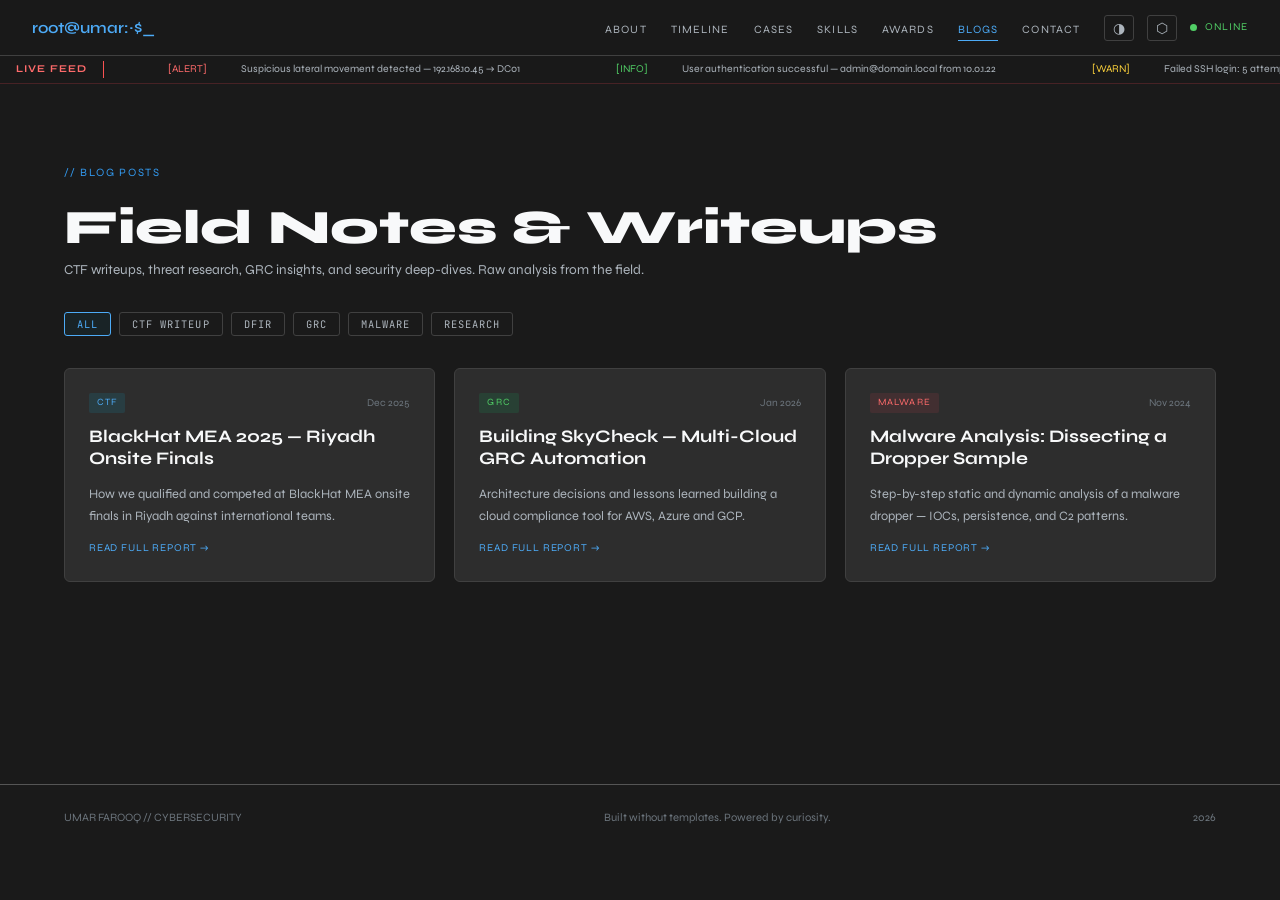
==== blog.html @ 86f28789 "added files" ====
<!DOCTYPE html>
<html lang="en" data-theme="dark">
<head>
  <meta charset="UTF-8"/>
  <meta name="viewport" content="width=device-width, initial-scale=1.0"/>
  <title>Blogs // Umar Farooq</title>
  <link rel="stylesheet" href="style.css"/>
  <link rel="preconnect" href="https://fonts.googleapis.com">
  <link href="https://fonts.googleapis.com/css2?family=JetBrains+Mono:wght@300;400;500;700&family=Syne:wght@400;600;700;800&display=swap" rel="stylesheet">
</head>
<body>

  <!-- LOGIN MODAL (same as index) -->
  <div class="login-overlay" id="loginOverlay" style="display:none">
    <div class="login-modal">
      <div class="login-header"><div class="login-logo">⬡</div><h2>ADMIN ACCESS</h2><p>Authenticated admin shell</p></div>
      <div class="login-form">
        <div class="lf-field"><label>USERNAME</label><input type="text" value="umar" readonly class="lf-input"/></div>
        <div class="lf-field"><label>PASSWORD</label><input type="password" id="loginPass" class="lf-input" placeholder="Enter password" autocomplete="current-password"/></div>
        <div class="lf-error" id="loginError" style="display:none">ACCESS DENIED — Invalid credentials</div>
        <button class="btn-primary lf-submit" onclick="doLogin()">AUTHENTICATE</button>
        <button class="btn-secondary lf-cancel" onclick="closeLoginModal()">CANCEL</button>
      </div>
    </div>
  </div>

  <!-- ADMIN DRAWER (blog management only on this page) -->
  <div class="admin-drawer" id="adminDrawer" style="display:none">
    <div class="ad-header">
      <span class="ad-title">⬡ BLOG REPORTS ADMIN</span>
      <div class="ad-header-actions">
        <button class="btn-logout" onclick="doLogout()">LOGOUT</button>
        <button class="ad-close" onclick="closeAdminDrawer()">✕</button>
      </div>
    </div>
    <div class="ad-tab-content active" id="tab-blog">
      <h3 class="ad-section-title">Manage Blog Reports</h3>
      <div class="np-form">
        <input type="hidden" id="editPostId"/>
        <input type="text" id="npTitle" placeholder="Report Title" class="np-input"/>
        <div class="np-row">
          <select id="npCategory" class="np-input">
            <option value="ctf">CTF WRITEUP</option>
            <option value="dfir">DFIR</option>
            <option value="grc">GRC</option>
            <option value="malware">MALWARE</option>
            <option value="research">RESEARCH</option>
          </select>
          <input type="text" id="npDate" placeholder="Date" class="np-input"/>
        </div>
        <input type="text" id="npExcerpt" placeholder="Short description" class="np-input"/>
        <textarea id="npContent" placeholder="Content: **bold**, `code`, ## heading, - list" class="np-textarea" rows="10"></textarea>
        <div class="np-actions">
          <button class="btn-primary" onclick="publishPost()">PUBLISH</button>
          <button class="btn-secondary" onclick="clearPostForm()">CLEAR</button>
        </div>
      </div>
      <div class="ad-list" id="adminPostList"></div>
    </div>
  </div>

  <!-- NAV -->
  <nav id="navbar">
    <div class="nav-brand"><a href="index.html" style="text-decoration:none"><span class="nav-prompt">root@umar:~$</span><span class="nav-cursor">_</span></a></div>
    <ul class="nav-links" id="navLinks">
      <li><a href="index.html#about">ABOUT</a></li>
      <li><a href="index.html#experience">TIMELINE</a></li>
      <li><a href="index.html#projects">CASES</a></li>
      <li><a href="index.html#skills">SKILLS</a></li>
      <li><a href="index.html#achievements">AWARDS</a></li>
      <li><a href="blog.html" class="nav-active">BLOGS</a></li>
      <li><a href="index.html#contact">CONTACT</a></li>
    </ul>
    <div class="nav-right">
      <button class="theme-toggle" onclick="toggleTheme()" title="Toggle theme">◑</button>
      <button class="admin-btn" id="adminNavBtn" onclick="openLoginModal()" title="Admin Login">⬡</button>
      <div class="nav-status"><span class="status-dot"></span><span class="status-text">ONLINE</span></div>
    </div>
    <button class="hamburger" id="hamburger"><span></span><span></span><span></span></button>
  </nav>

  <!-- THREAT TICKER -->
  <div id="threat-ticker">
    <span class="ticker-label">LIVE FEED</span>
    <div class="ticker-track" id="tickerTrack"></div>
  </div>

  <!-- BLOG PAGE CONTENT -->
  <div class="blog-page-wrapper">

    <!-- Blog list view -->
    <div id="blogListView">
      <div class="blog-page-header">
        <div class="section-label">// BLOG POSTS</div>
        <h1 class="blog-page-title">Field Notes &amp; Writeups</h1>
        <p class="section-desc">CTF writeups, threat research, GRC insights, and security deep-dives. Raw analysis from the field.</p>
      </div>
      <div class="blog-filter-bar">
        <button class="blog-filter active" data-filter="all" onclick="filterBlog('all', this)">ALL</button>
        <button class="blog-filter" data-filter="ctf" onclick="filterBlog('ctf', this)">CTF WRITEUP</button>
        <button class="blog-filter" data-filter="dfir" onclick="filterBlog('dfir', this)">DFIR</button>
        <button class="blog-filter" data-filter="grc" onclick="filterBlog('grc', this)">GRC</button>
        <button class="blog-filter" data-filter="malware" onclick="filterBlog('malware', this)">MALWARE</button>
        <button class="blog-filter" data-filter="research" onclick="filterBlog('research', this)">RESEARCH</button>
      </div>
      <div class="blog-full-grid" id="blogFullGrid"></div>
    </div>

    <!-- Single post view -->
    <div id="blogPostView" style="display:none">
      <div class="post-nav">
        <button class="btn-secondary post-back" onclick="showBlogList()">← BACK TO REPORTS</button>
        <span class="post-nav-label" id="postNavLabel"></span>
      </div>
      <article class="post-article">
        <div class="post-header">
          <span class="blog-card-cat" id="postCat"></span>
          <h1 id="postTitle"></h1>
          <div class="post-meta">
            <span id="postDate"></span>
          </div>
        </div>
        <div class="post-body" id="postBody"></div>
      </article>
      <div class="post-footer">
        <button class="btn-secondary" onclick="showBlogList()">← BACK TO ALL REPORTS</button>
      </div>
    </div>

  </div>

  <footer>
    <div class="footer-inner">
      <span class="footer-brand">UMAR FAROOQ // CYBERSECURITY</span>
      <span class="footer-copy">Built without templates. Powered by curiosity.</span>
      <span class="footer-right">2026</span>
    </div>
  </footer>

  <script src="data.js"></script>
  <script src="auth.js"></script>
  <script src="script.js"></script>
  <script src="blog.js"></script>
</body>
</html>
---- style.css ----
/* ─── UMAR FAROOQ PORTFOLIO — style.css ─── */

/* ── Variables: Light Mode (default) ── */
:root,[data-theme="light"] {
  --bg:#ffffff; --bg-card:#f8f9fa; --bg-card2:#e9ecef;
  --border:#dee2e6; --border-dim:#adb5bd;
  --accent:#007bff; --accent-dim:#0056b3;
  --green:#28a745; --green-dim:#1e7e34;
  --amber:#ffc107; --amber-dim:#e0a800;
  --red:#dc3545; --red-dim:#bd2130;
  --text:#212529; --text-dim:#6c757d; --text-muted:#868e96;
  --nav-bg:rgba(255,255,255,0.95);
  --terminal-bg:#f8f9fa; --terminal-header:#e9ecef;
  --login-bg:rgba(0,0,0,0.1);
  --shadow:0 2px 10px rgba(0,0,0,0.1);
}

/* ── Variables: Dark Mode ── */
[data-theme="dark"] {
  --bg:#1a1a1a; --bg-card:#2d2d2d; --bg-card2:#3a3a3a;
  --border:#404040; --border-dim:#555555;
  --accent:#4dabf7; --accent-dim:#339af0;
  --green:#51cf66; --green-dim:#40c057;
  --amber:#ffd43b; --amber-dim:#fab005;
  --red:#ff6b6b; --red-dim:#fa5252;
  --text:#f8f9fa; --text-dim:#adb5bd; --text-muted:#6c757d;
  --nav-bg:rgba(26,26,26,0.95);
  --terminal-bg:#2d2d2d; --terminal-header:#3a3a3a;
  --login-bg:rgba(0,0,0,0.5);
  --shadow:0 4px 20px rgba(0,0,0,0.3);
}
[data-theme="light"] .terminal-body,
[data-theme="light"] .terminal-window { background: var(--terminal-bg); color: #c8d8e8; }
[data-theme="light"] .t-output { color:#c8d8e8; }
[data-theme="light"] #threat-ticker { background:rgba(240,244,248,0.95); border-bottom-color:rgba(208,32,48,0.2); }

/* ── Reset ── */
*,*::before,*::after{box-sizing:border-box;margin:0;padding:0}
html{scroll-behavior:smooth;font-size:16px}
body{background:var(--bg);color:var(--text);font-family:'Syne',sans-serif;overflow-x:hidden;line-height:1.6;transition:background 0.3s,color 0.3s}
a{color:inherit;text-decoration:none}
ul{list-style:none}
::-webkit-scrollbar{width:4px}
::-webkit-scrollbar-track{background:var(--bg)}
::-webkit-scrollbar-thumb{background:var(--border);border-radius:2px}
::selection{background:var(--accent);color:var(--bg)}
.hidden{display:none!important}
.accent-text{color:var(--accent)}

/* ── NAV ── */
#navbar{position:fixed;top:0;left:0;right:0;z-index:1000;display:flex;align-items:center;gap:1.5rem;padding:0 2rem;height:56px;background:var(--nav-bg);border-bottom:1px solid var(--border);backdrop-filter:blur(12px);transition:background 0.3s}
.nav-brand{font-size:1rem;color:var(--accent);white-space:nowrap;font-weight:600}
.nav-links{display:flex;gap:1.5rem;margin-left:auto}
.nav-links a{font-size:0.7rem;letter-spacing:.1em;color:var(--text-dim);transition:color 0.2s;padding:4px 0;border-bottom:1px solid transparent}
.nav-links a:hover,.nav-links a.nav-active{color:var(--accent);border-bottom-color:var(--accent)}
.nav-right{display:flex;align-items:center;gap:0.8rem}
.theme-toggle{background:none;border:1px solid var(--border);border-radius:3px;color:var(--text-dim);cursor:pointer;padding:4px 8px;font-size:0.85rem;transition:all 0.2s}
.theme-toggle:hover{border-color:var(--accent);color:var(--accent)}
.admin-btn{background:none;border:1px solid var(--border);border-radius:3px;color:var(--text-dim);cursor:pointer;padding:4px 8px;font-size:0.85rem;transition:all 0.2s}
.admin-btn:hover{border-color:var(--accent);color:var(--accent)}
.nav-status{display:flex;align-items:center;gap:.5rem;font-size:.65rem;color:var(--green);letter-spacing:.1em;white-space:nowrap}
.status-dot{width:7px;height:7px;background:var(--green);border-radius:50%;animation:pulse-green 2s infinite}
.status-dot.small{width:5px;height:5px}
.hamburger{display:none;flex-direction:column;gap:4px;background:none;border:none;cursor:pointer;padding:4px}
.hamburger span{display:block;width:20px;height:2px;background:var(--text-dim);border-radius:2px;transition:.3s}

/* ── TICKER ── */
#threat-ticker{position:fixed;top:56px;left:0;right:0;z-index:900;display:flex;align-items:center;height:28px;overflow:hidden;background:var(--nav-bg);border-bottom:1px solid rgba(255,71,87,.2);font-size:.65rem}
.ticker-label{padding:0 1rem;color:var(--red);letter-spacing:.1em;font-weight:700;border-right:1px solid var(--red-dim);white-space:nowrap;flex-shrink:0}
.ticker-track{display:flex;align-items:center;white-space:nowrap;animation:ticker-scroll 45s linear infinite;color:var(--text-dim)}
.ticker-track span{margin:0 2rem}
.evt-red{color:var(--red);margin-right:.3rem}
.evt-green{color:var(--green);margin-right:.3rem}
.evt-amber{color:var(--amber);margin-right:.3rem}

/* ── HERO ── */
#hero{min-height:100vh;display:grid;grid-template-columns:1fr 1fr;grid-template-rows:1fr auto;align-items:center;padding:5rem 4rem 2rem;gap:3rem;position:relative;overflow:hidden;margin-top:56px}

/* Terminal */
.terminal-window{background:var(--terminal-bg);border:1px solid var(--border);border-radius:8px;overflow:hidden;box-shadow:0 0 40px rgba(0,200,255,.05),var(--shadow)}
.terminal-bar{display:flex;align-items:center;gap:.5rem;padding:.6rem 1rem;background:var(--terminal-header);border-bottom:1px solid var(--border)}
.t-dot{width:10px;height:10px;border-radius:50%}
.t-dot.red{background:#ff5f57}.t-dot.yellow{background:#febc2e}.t-dot.green{background:#28c840}
.t-title{font-size:.7rem;color:var(--text-dim);margin:0 auto}
.terminal-body{padding:1.2rem;font-size:.78rem;min-height:200px;background:var(--terminal-bg);color:#c8d8e8}
.t-line{margin:.3rem 0;display:flex;align-items:flex-start;gap:.5rem}
.t-prompt{color:var(--green);flex-shrink:0}
.t-cmd{color:var(--accent)}
.t-output{color:#c8d8e8;margin-left:1.1rem;display:block}
.t-blink{animation:blink .8s step-end infinite;color:#c8d8e8}

/* Hero left */
.hero-left{display:flex;align-items:center;justify-content:center}
.hero-photo-card{width:100%;max-width:380px;border-radius:28px;overflow:hidden;background:linear-gradient(180deg,rgba(255,255,255,.06),rgba(255,255,255,.02));border:1px solid rgba(255,255,255,.1);box-shadow:0 30px 70px rgba(0,0,0,.18)}
.hero-photo-card img{display:block;width:100%;height:auto;object-fit:cover}
@media (max-width:980px){.hero-left{padding-bottom:2rem}.hero-photo-card{max-width:320px}}

/* Hero right */
.hero-right{z-index:1}
.hero-name{font-family:'Syne',sans-serif;font-size:clamp(3rem,5vw,4.5rem);font-weight:800;line-height:1.05;color:var(--text);margin-bottom:1rem}
.hero-name span{color:var(--accent)}

/* Profile card */
.profile-card{background:var(--bg-card);border:1px solid var(--border);border-radius:8px;padding:2rem;text-align:center;box-shadow:var(--shadow)}
.profile-card h2{font-size:2rem;margin-bottom:1rem;color:var(--accent)}
.profile-card p{font-size:1rem;color:var(--text-dim)}
.hero-role{margin-bottom:1rem;color:var(--text-dim);font-size:1.2rem}
.hero-tagline{font-size:1rem;color:var(--text);margin-bottom:1.5rem}
.hero-meta{display:flex;flex-direction:column;gap:0.5rem;font-size:0.9rem;color:var(--text-dim);margin-bottom:2rem}
.hero-cta{display:flex;gap:1rem}
.btn-primary{background:var(--accent);color:white;padding:0.75rem 1.5rem;border-radius:4px;text-decoration:none;font-weight:600;transition:background 0.3s}
.btn-primary:hover{background:var(--accent-dim)}
.btn-secondary{background:transparent;border:1px solid var(--accent);color:var(--accent);padding:0.75rem 1.5rem;border-radius:4px;text-decoration:none;font-weight:600;transition:all 0.3s}
.btn-secondary:hover{background:var(--accent);color:white}

/* Risk panel */
.hero-risk-panel{grid-column:1/-1;background:var(--bg-card);border:1px solid var(--border);border-radius:6px;padding:1.2rem 1.5rem;display:flex;flex-direction:column;gap:.75rem}
.risk-header{font-size:.65rem;letter-spacing:.12em;color:var(--text-dim);margin-bottom:.1rem}
.risk-row{display:grid;grid-template-columns:160px 1fr 32px;align-items:center;gap:.8rem}
.risk-row span:first-child{font-size:.63rem;color:var(--text-dim);letter-spacing:.06em;white-space:nowrap}
.risk-bar{height:4px;background:var(--border);border-radius:2px;overflow:hidden}
.risk-fill{height:100%;background:var(--accent);border-radius:2px;animation:fill-bar 1.5s ease-out}
.risk-fill.green{background:var(--green)}.risk-fill.amber{background:var(--amber)}
.risk-row span:last-child,.risk-score{font-size:.7rem;color:var(--accent);text-align:right}
.risk-score.green{color:var(--green)}.risk-score.amber{color:var(--amber)}
.risk-row-link{display:grid;grid-template-columns:160px 1fr 32px;align-items:center;gap:.8rem;text-decoration:none;border-radius:3px;padding:3px 6px;margin:-3px -6px;transition:background .2s,border-color .2s;border:1px solid transparent;cursor:pointer}
.risk-row-link:hover{background:rgba(0,200,255,.06);border-color:var(--border)}

/* ── BUTTONS ── */
.btn-primary{display:inline-flex;align-items:center;padding:.6rem 1.4rem;background:var(--accent);color:var(--bg);font-family:'JetBrains Mono',monospace;font-size:.75rem;font-weight:700;letter-spacing:.1em;border:1px solid var(--accent);border-radius:3px;cursor:pointer;transition:all .2s}
.btn-primary:hover{background:transparent;color:var(--accent)}
.btn-secondary{display:inline-flex;align-items:center;padding:.6rem 1.4rem;background:transparent;color:var(--text-dim);font-family:'JetBrains Mono',monospace;font-size:.75rem;font-weight:500;letter-spacing:.08em;border:1px solid var(--border);border-radius:3px;cursor:pointer;transition:all .2s}
.btn-secondary:hover{border-color:var(--accent);color:var(--accent)}

/* ── SECTIONS ── */
section{padding:5rem 4rem;border-top:1px solid var(--border-dim)}
.section-label{font-size:.7rem;letter-spacing:.15em;color:var(--accent-dim);text-transform:uppercase;margin-bottom:.5rem}
.section-title{font-family:'Syne',sans-serif;font-size:clamp(1.8rem,3vw,2.5rem);font-weight:700;color:var(--text);margin-bottom:2.5rem}
.section-desc{font-size:.85rem;color:var(--text-dim);margin-top:-1.5rem;margin-bottom:2rem;max-width:600px}

/* ── ABOUT ── */
.about-grid{display:grid;grid-template-columns:280px 1fr;gap:3rem;align-items:start}
.id-card{background:var(--bg-card);border:1px solid var(--border);border-radius:8px;overflow:hidden}
.id-header{display:flex;justify-content:space-between;align-items:center;padding:.6rem 1rem;background:var(--bg-card2);border-bottom:1px solid var(--border);font-size:.6rem;letter-spacing:.1em}
.id-tag{color:var(--accent)}.id-clearance{color:var(--green)}
.id-avatar{padding:1.5rem;display:flex;justify-content:center;position:relative}
.avatar-ring{width:80px;height:80px;border-radius:50%;border:2px solid var(--accent);display:flex;align-items:center;justify-content:center;position:relative}
.avatar-ring::before{content:'';position:absolute;inset:-6px;border-radius:50%;border:1px dashed var(--accent-dim);animation:spin 8s linear infinite}
.avatar-inner{font-family:'Syne',sans-serif;font-size:1.5rem;font-weight:800;color:var(--accent)}
.avatar-pulse{position:absolute;width:100px;height:100px;border-radius:50%;border:1px solid var(--accent);animation:pulse-ring 2s ease-out infinite;opacity:0}
.id-details{padding:0 1rem 1.2rem}
.id-row{display:flex;justify-content:space-between;padding:.4rem 0;border-bottom:1px solid var(--border-dim);font-size:.72rem}
.id-row span:first-child{color:var(--text-muted);letter-spacing:.08em}
.about-text-block h2{font-family:'Syne',sans-serif;font-size:2.2rem;font-weight:700;line-height:1.2;color:var(--text);margin-bottom:1.5rem}
.about-text-block p{font-size:.85rem;color:var(--text-dim);margin-bottom:1rem;line-height:1.8}
.about-stats{display:flex;gap:2rem;margin-top:2rem;flex-wrap:wrap}
.stat{text-align:center}
.stat-num{display:block;font-family:'Syne',sans-serif;font-size:2rem;font-weight:800;color:var(--accent)}
.stat-label{font-size:.65rem;letter-spacing:.08em;color:var(--text-dim)}

/* ── TIMELINE ── */
.timeline{position:relative;max-width:900px}
.timeline-item{display:grid;grid-template-columns:40px 1fr;gap:1rem;margin-bottom:2rem}
.timeline-connector{display:flex;flex-direction:column;align-items:center;padding-top:1rem}
.tl-dot{width:12px;height:12px;border-radius:50%;background:var(--accent);border:2px solid var(--bg);box-shadow:0 0 0 2px var(--accent);flex-shrink:0;z-index:1}
.tl-dot.pulse-dot{background:var(--green);box-shadow:0 0 0 2px var(--green);animation:pulse-green 1.5s infinite}
.tl-line{width:1px;flex-grow:1;margin-top:4px;background:linear-gradient(to bottom,var(--accent-dim),var(--border-dim))}
.timeline-card{background:var(--bg-card);border:1px solid var(--border);border-radius:6px;overflow:hidden;transition:border-color .2s}
.timeline-card:hover{border-color:var(--accent-dim)}
.card-linkable{display:block;text-decoration:none;color:inherit;cursor:pointer}
.card-linkable.timeline-card:hover,.card-linkable.ach-card:hover{border-color:var(--accent);box-shadow:0 0 0 1px var(--accent)20}
.card-link-icon{font-size:.7rem;color:var(--accent);opacity:.7;margin-left:.3rem;vertical-align:middle;transition:opacity .2s}
.card-linkable:hover .card-link-icon{opacity:1}
.ongoing-card{border-color:var(--green-dim)}
.tl-card-header{display:flex;justify-content:space-between;align-items:flex-start;padding:1rem 1.2rem;border-bottom:1px solid var(--border);gap:1rem}
.tl-incident-id{font-size:.65rem;letter-spacing:.1em;color:var(--accent-dim);display:block;margin-bottom:.2rem}
.tl-card-header h3{font-family:'Syne',sans-serif;font-size:1.1rem;font-weight:700;color:var(--text)}
.tl-org{font-size:.75rem;color:var(--text-dim)}
.tl-meta{text-align:right;flex-shrink:0}
.tl-date{font-size:.7rem;color:var(--text-dim);display:block;margin-bottom:.4rem}
.tl-badge{font-size:.6rem;letter-spacing:.1em;padding:2px 8px;border-radius:2px;font-weight:700}
.tl-badge.resolved{background:rgba(0,200,255,.1);color:var(--accent)}
.tl-badge.ongoing{background:rgba(0,230,118,.1);color:var(--green)}
.tl-card-body{padding:1rem 1.2rem;font-size:.8rem}
.tl-card-body p{color:var(--text-dim);margin-bottom:.8rem;line-height:1.7}
.tl-findings{margin:.8rem 0;display:flex;flex-direction:column;gap:.4rem}
.tl-findings li{color:var(--text-dim);font-size:.78rem;padding-left:1rem;position:relative}
.tl-findings li::before{content:'►';position:absolute;left:0;color:var(--accent);font-size:.55rem;top:3px}
.tl-tools{display:flex;flex-wrap:wrap;gap:.4rem;margin-top:.8rem}

/* ── CASES ── */
.alert-panel-header{display:grid;grid-template-columns:160px 1fr 140px 100px 110px 30px;gap:.5rem;padding:.5rem 1.2rem;background:var(--bg-card2);border:1px solid var(--border);border-radius:4px 4px 0 0;font-size:.6rem;letter-spacing:.12em;color:var(--text-muted);text-transform:uppercase}
.case-item{border:1px solid var(--border);border-top:none;background:var(--bg-card);overflow:hidden;transition:border-color .2s}
.case-item:hover{border-color:var(--accent-dim)}
.case-item:last-child{border-radius:0 0 4px 4px}
.case-row{display:grid;grid-template-columns:160px 1fr 140px 100px 110px 30px;gap:.5rem;padding:1rem 1.2rem;align-items:center;cursor:pointer;transition:background .2s;font-size:.8rem}
.case-row:hover{background:rgba(0,200,255,.03)}
.ap-col{display:flex;align-items:center}
.case-id{font-size:.7rem;color:var(--text-muted)}
.case-name{font-weight:500;color:var(--text);gap:.5rem}
.case-indicator{width:6px;height:6px;border-radius:50%}
.active-indicator{background:var(--green);animation:pulse-green 1.5s infinite}
.cat-tag{font-size:.6rem;letter-spacing:.08em;padding:2px 8px;border-radius:2px}
.cat-tag.cloud{background:rgba(0,200,255,.1);color:var(--accent);border:1px solid var(--accent-dim)}
.cat-tag.offense{background:rgba(255,71,87,.1);color:var(--red);border:1px solid var(--red-dim)}
.sev{font-size:.65rem;letter-spacing:.08em;padding:2px 8px;border-radius:2px;font-weight:700}
.sev.critical{background:rgba(255,71,87,.15);color:var(--red)}
.sev.high{background:rgba(255,171,64,.15);color:var(--amber)}
.status-badge{font-size:.6rem;letter-spacing:.1em;padding:2px 8px;border-radius:2px;font-weight:700}
.status-badge.active{background:rgba(0,230,118,.1);color:var(--green);border:1px solid var(--green-dim)}
.expand-arrow{font-size:.65rem;color:var(--text-muted);transition:transform .2s;justify-self:center}
.case-item.open .expand-arrow{transform:rotate(180deg)}
.case-details{max-height:0;overflow:hidden;transition:max-height .4s ease}
.case-item.open .case-details{max-height:800px}
.case-report{padding:1.5rem;border-top:1px solid var(--border-dim);background:var(--bg-card2)}
.report-section{margin-bottom:1.2rem}
.report-label{display:block;font-size:.62rem;letter-spacing:.15em;color:var(--accent-dim);text-transform:uppercase;margin-bottom:.5rem}
.report-section p{font-size:.82rem;color:var(--text-dim);line-height:1.7}
.report-grid{display:grid;grid-template-columns:1fr 1fr;gap:1.5rem;margin-bottom:1.2rem}
.report-tags{display:flex;flex-wrap:wrap;gap:.4rem}
.report-list{font-size:.78rem;color:var(--text-dim);display:flex;flex-direction:column;gap:.3rem}
.report-list li{padding-left:1rem;position:relative}
.report-list li::before{content:'→';position:absolute;left:0;color:var(--accent)}
.tool-tag{font-size:.65rem;padding:3px 8px;background:rgba(255,255,255,.04);border:1px solid var(--border);border-radius:3px;color:var(--text-dim);white-space:nowrap}
[data-theme="light"] .tool-tag{background:rgba(0,0,0,.04)}

/* ── SKILLS ── */
.skills-dashboard{display:grid;grid-template-columns:1fr 1fr;gap:1.5rem}
.skill-group{background:var(--bg-card);border:1px solid var(--border);border-radius:6px;overflow:hidden}
.grc-matrix-group{grid-column:1/-1}
.sg-header{display:flex;align-items:center;gap:.6rem;padding:.8rem 1.2rem;background:var(--bg-card2);border-bottom:1px solid var(--border);font-size:.68rem;letter-spacing:.1em;color:var(--text-dim)}
.sg-icon{color:var(--accent)}
.skill-list{padding:1rem 1.2rem;display:flex;flex-direction:column;gap:.7rem}
.skill-item{display:grid;grid-template-columns:150px 1fr;gap:.8rem;align-items:center}
.skill-item span{font-size:.75rem;color:var(--text-dim)}
.sk-bar{height:3px;background:var(--border);border-radius:2px;overflow:hidden}
.sk-fill{height:100%;border-radius:2px;background:var(--accent);width:0;transition:width 1s ease}
.sk-fill.amber{background:var(--amber)}.sk-fill.red{background:var(--red)}.sk-fill.green{background:var(--green)}
.compliance-matrix{padding:1.2rem;display:flex;flex-direction:column;gap:1rem}
.cm-item{display:grid;grid-template-columns:140px 1fr 100px;gap:1rem;align-items:center}
.cm-framework{font-size:.78rem;font-weight:600;color:var(--text)}
.cm-controls{display:flex;gap:.4rem;flex-wrap:wrap}
.cm-ctrl{width:32px;height:24px;display:flex;align-items:center;justify-content:center;font-size:.6rem;font-weight:700;letter-spacing:.05em;border-radius:3px;cursor:default;transition:all .2s}
.cm-ctrl.active{background:rgba(0,230,118,.15);color:var(--green);border:1px solid var(--green-dim)}
.cm-ctrl.partial{background:rgba(255,171,64,.1);color:var(--amber);border:1px solid var(--amber-dim)}
.cm-ctrl:hover{transform:translateY(-2px)}
.cm-status{font-size:.65rem;letter-spacing:.08em;color:var(--text-muted);text-align:right}

/* ── ACHIEVEMENTS ── */
.achievements-grid{display:grid;grid-template-columns:repeat(3,1fr);gap:1rem}
.ach-card{background:var(--bg-card);border:1px solid var(--border);border-radius:6px;padding:1.4rem;position:relative;overflow:hidden;transition:transform .2s,border-color .2s}
.ach-card:hover{transform:translateY(-3px);border-color:var(--accent-dim)}
.ach-card.featured{grid-column:1/-1;display:grid;grid-template-columns:80px auto 1fr;gap:1.5rem;align-items:start;border-color:var(--accent-dim)}
.ach-rank-badge{position:absolute;top:1rem;right:1rem;font-family:'Syne',sans-serif;font-size:1.5rem;font-weight:800;color:rgba(128,128,128,.15)}
.ach-card.featured .ach-rank-badge{position:static;font-size:2.5rem;color:var(--accent)}
.ach-icon{font-size:1.5rem;color:var(--accent);opacity:.4;margin-bottom:.5rem}
.ach-card.featured .ach-icon{font-size:2rem;opacity:1}
.ach-event{font-size:.65rem;letter-spacing:.1em;color:var(--accent-dim);text-transform:uppercase}
.ach-content h3{font-family:'Syne',sans-serif;font-size:1rem;font-weight:700;color:var(--text);margin:.3rem 0}
.ach-card.featured .ach-content h3{font-size:1.3rem}
.ach-content p{font-size:.78rem;color:var(--text-dim);line-height:1.6;margin-top:.3rem}
.ach-date{font-size:.65rem;color:var(--text-muted);display:block;margin-top:.5rem}
.ach-glow{position:absolute;top:0;right:0;width:200px;height:200px;background:radial-gradient(circle,rgba(0,200,255,.06) 0%,transparent 70%);pointer-events:none}

/* ── BLOG (Index preview) ── */
.blog-grid{display:grid;grid-template-columns:repeat(auto-fill,minmax(280px,1fr));gap:1rem}
.blog-card{background:var(--bg-card);border:1px solid var(--border);border-radius:6px;padding:1.3rem;cursor:pointer;transition:border-color .2s,transform .2s;display:flex;flex-direction:column;gap:.6rem}
.blog-card:hover{border-color:var(--accent-dim);transform:translateY(-2px)}
.blog-card-cat{font-size:.6rem;letter-spacing:.12em;padding:2px 8px;border-radius:2px;display:inline-block}
.blog-card-cat.ctf{background:rgba(0,200,255,.1);color:var(--accent)}
.blog-card-cat.dfir{background:rgba(255,171,64,.1);color:var(--amber)}
.blog-card-cat.grc{background:rgba(0,230,118,.1);color:var(--green)}
.blog-card-cat.malware{background:rgba(255,71,87,.1);color:var(--red)}
.blog-card-cat.research{background:rgba(128,128,128,.1);color:var(--text-dim)}
.blog-card h3{font-family:'Syne',sans-serif;font-size:1rem;font-weight:700;color:var(--text);line-height:1.3}
.blog-card p{font-size:.78rem;color:var(--text-dim);line-height:1.6}
.blog-card-meta{font-size:.65rem;color:var(--text-muted);display:flex;gap:1rem;margin-top:auto}
.blog-card-read{color:var(--accent);margin-left:auto}
.blog-footer{display:flex;justify-content:center;margin-top:2rem}

/* ── BLOG PAGE ── */
.blog-page-wrapper{padding:5rem 4rem 3rem;margin-top:84px;min-height:calc(100vh - 200px)}
.blog-page-header{margin-bottom:2rem}
.blog-page-title{font-family:'Syne',sans-serif;font-size:clamp(2rem,4vw,3rem);font-weight:800;color:var(--text);margin:.5rem 0 1rem}
.blog-filter-bar{display:flex;gap:.5rem;flex-wrap:wrap;margin-bottom:2rem}
.blog-filter{font-family:'JetBrains Mono',monospace;font-size:.65rem;letter-spacing:.1em;padding:4px 12px;border-radius:3px;border:1px solid var(--border);background:transparent;color:var(--text-dim);cursor:pointer;transition:all .2s}
.blog-filter:hover,.blog-filter.active{border-color:var(--accent);color:var(--accent);background:rgba(0,200,255,.05)}
.blog-full-grid{display:grid;grid-template-columns:repeat(auto-fill,minmax(320px,1fr));gap:1.2rem}
.blog-card-full{background:var(--bg-card);border:1px solid var(--border);border-radius:6px;padding:1.5rem;cursor:pointer;transition:border-color .2s,transform .2s;display:flex;flex-direction:column;gap:.8rem}
.blog-card-full:hover{border-color:var(--accent-dim);transform:translateY(-2px)}
.bcf-top{display:flex;justify-content:space-between;align-items:center}
.blog-card-meta-date{font-size:.65rem;color:var(--text-muted)}
.bcf-title{font-family:'Syne',sans-serif;font-size:1.1rem;font-weight:700;color:var(--text);line-height:1.3}
.bcf-excerpt{font-size:.8rem;color:var(--text-dim);line-height:1.7}
.bcf-read{font-size:.65rem;color:var(--accent);letter-spacing:.08em;margin-top:auto}
.blog-empty{grid-column:1/-1;text-align:center;padding:3rem;color:var(--text-muted);font-size:.8rem;border:1px dashed var(--border);border-radius:6px}

/* Single Post View */
/* ── Card & Post Images ── */
.blog-card-img{width:100%;aspect-ratio:16/7;overflow:hidden;border-radius:4px;margin-bottom:.2rem}
.blog-card-img img{width:100%;height:100%;object-fit:cover;display:block;transition:transform .3s}
.blog-card:hover .blog-card-img img{transform:scale(1.03)}
.bcf-img{width:100%;aspect-ratio:16/6;overflow:hidden;border-radius:4px;margin-bottom:.4rem}
.bcf-img img{width:100%;height:100%;object-fit:cover;display:block;transition:transform .3s}
.blog-card-full:hover .bcf-img img{transform:scale(1.02)}
.post-hero{max-width:720px;margin:0 auto 2rem;border-radius:6px;overflow:hidden;border:1px solid var(--border)}
.post-hero img{width:100%;max-height:420px;object-fit:cover;display:block}
.ach-img-wrap{margin-top:.9rem;border-radius:4px;overflow:hidden;border:1px solid var(--border);aspect-ratio:16/9}
.ach-img-wrap img{width:100%;height:100%;object-fit:cover;display:block;transition:transform .3s}
.ach-card:hover .ach-img-wrap img{transform:scale(1.02)}

.post-back{cursor:pointer}
.post-nav-label{font-size:.65rem;letter-spacing:.1em;color:var(--text-muted)}
.post-article{max-width:720px;margin:0 auto}
.post-header{margin-bottom:2rem}
.post-header h1{font-family:'Syne',sans-serif;font-size:clamp(1.8rem,3vw,2.5rem);font-weight:800;color:var(--text);margin:.5rem 0 1rem}
.post-meta{font-size:.75rem;color:var(--text-muted)}
.post-body{font-size:.9rem;color:var(--text-dim);line-height:1.9}
.post-body .md-h1{font-family:'Syne',sans-serif;font-size:1.8rem;font-weight:800;color:var(--text);margin:2.5rem 0 .8rem;padding-bottom:.4rem;border-bottom:1px solid var(--border)}
.post-body .md-h2{font-family:'Syne',sans-serif;font-size:1.3rem;font-weight:700;color:var(--text);margin:2rem 0 .7rem;padding-bottom:.3rem;border-bottom:1px solid var(--border-dim)}
.post-body .md-h3{font-family:'Syne',sans-serif;font-size:1.05rem;font-weight:700;color:var(--accent);margin:1.5rem 0 .5rem}
.post-body .md-p{margin-bottom:.9rem}
.post-body .md-spacer{height:.5rem}
.post-body .md-hr{border:none;border-top:1px solid var(--border);margin:2rem 0}
.post-body strong{color:var(--text);font-weight:700}
.post-body em{color:var(--text-dim);font-style:italic}
.post-body del{opacity:.5;text-decoration:line-through}
.post-body .md-code{background:var(--bg-card2);border:1px solid var(--border);border-radius:3px;padding:.15rem .45rem;font-size:.78rem;color:var(--green);font-family:'JetBrains Mono',monospace}
.post-body .md-pre{background:var(--bg-card2);border:1px solid var(--border);border-radius:6px;padding:1.2rem 1.5rem;margin:1.2rem 0;overflow-x:auto}
.post-body .md-code-block{display:block;font-family:'JetBrains Mono',monospace;font-size:.78rem;color:var(--green);line-height:1.7;white-space:pre}
.post-body .md-blockquote{border-left:3px solid var(--accent);margin:1.2rem 0;padding:.8rem 1.2rem;background:rgba(0,200,255,.04);border-radius:0 4px 4px 0}
.post-body .md-blockquote p{margin:0;color:var(--text-dim);font-style:italic}
.post-body .md-ul,.post-body .md-ol{margin:.8rem 0 1rem 1.5rem;display:flex;flex-direction:column;gap:.3rem}
.post-body .md-ul li{list-style:none;position:relative;padding-left:.8rem;color:var(--text-dim)}
.post-body .md-ul li::before{content:'▸';position:absolute;left:0;color:var(--accent);font-size:.7rem;top:.2rem}
.post-body .md-ol li{list-style:decimal;color:var(--text-dim)}
.post-body .md-link{color:var(--accent);text-decoration:underline;text-underline-offset:3px;transition:opacity .2s}
.post-body .md-link:hover{opacity:.75}
.post-body .md-img{max-width:100%;border-radius:6px;border:1px solid var(--border);margin:1rem 0;display:block}
.post-body .md-table-wrap{overflow-x:auto;margin:1.2rem 0}
.post-body .md-table{width:100%;border-collapse:collapse;font-size:.8rem}
.post-body .md-table th{background:var(--bg-card2);color:var(--accent);font-weight:700;font-size:.65rem;letter-spacing:.08em;text-transform:uppercase;padding:.6rem 1rem;border:1px solid var(--border);text-align:left}
.post-body .md-table td{padding:.55rem 1rem;border:1px solid var(--border-dim);color:var(--text-dim);vertical-align:top}
.post-body .md-table tr:nth-child(even) td{background:rgba(0,0,0,.15)}
[data-theme="light"] .post-body .md-table tr:nth-child(even) td{background:rgba(0,0,0,.04)}
.post-footer{margin-top:3rem;padding-top:2rem;border-top:1px solid var(--border-dim)}

/* ── CONTACT ── */
.contact-grid{display:grid;grid-template-columns:1fr;gap:2rem;max-width:600px;margin:0 auto}
.contact-info{background:var(--bg-card);border:1px solid var(--border);border-radius:8px;padding:2rem;text-align:center}
.contact-info p{margin-bottom:1rem;font-size:1rem}
.contact-info strong{color:var(--accent)}
.contact-info a{color:var(--accent);text-decoration:none}
.contact-info a:hover{text-decoration:underline}
.contact-links{display:flex;gap:2rem;justify-content:center;margin-top:1.5rem}
.contact-links a{background:var(--accent);color:white;padding:0.5rem 1rem;border-radius:4px;text-decoration:none;transition:background 0.3s}
.contact-links a:hover{background:var(--accent-dim)}
.contact-message{padding:1rem 0}
.contact-message p{font-size:.85rem;color:var(--text-dim);line-height:1.8;margin-bottom:1rem}
.contact-note{font-size:.75rem;color:var(--text-muted);font-style:italic}

/* ── FOOTER ── */
footer{border-top:1px solid var(--border-dim);padding:1.5rem 4rem}
.footer-inner{display:flex;justify-content:space-between;align-items:center;font-size:.7rem;color:var(--text-muted)}

/* ── LOGIN MODAL ── */
.login-overlay{position:fixed;inset:0;z-index:3000;display:flex;align-items:center;justify-content:center;background:var(--login-bg);backdrop-filter:blur(8px)}
.login-modal{background:var(--bg-card);border:1px solid var(--border);border-radius:8px;width:min(420px,95vw);overflow:hidden;box-shadow:var(--shadow)}
.login-header{padding:2rem;text-align:center;background:var(--bg-card2);border-bottom:1px solid var(--border)}
.login-logo{font-size:2rem;color:var(--accent);margin-bottom:.5rem}
.login-header h2{font-family:'Syne',sans-serif;font-size:1.3rem;font-weight:700;color:var(--text);letter-spacing:.1em}
.login-header p{font-size:.72rem;color:var(--text-dim);margin-top:.3rem}
.login-form{padding:1.5rem;display:flex;flex-direction:column;gap:1rem}
.lf-field{display:flex;flex-direction:column;gap:.4rem}
.lf-field label{font-size:.62rem;letter-spacing:.12em;color:var(--text-muted);text-transform:uppercase}
.lf-input{background:var(--bg-card2);border:1px solid var(--border);border-radius:4px;color:var(--text);font-family:'JetBrains Mono',monospace;font-size:.85rem;padding:.7rem 1rem;outline:none;transition:border-color .2s;width:100%}
.lf-input:focus{border-color:var(--accent)}
.lf-input[readonly]{opacity:.6;cursor:default}
.lf-error{background:rgba(255,71,87,.1);border:1px solid var(--red-dim);border-radius:4px;color:var(--red);font-size:.72rem;padding:.6rem 1rem;letter-spacing:.05em}
.lf-submit{width:100%;justify-content:center}
.lf-cancel{width:100%;justify-content:center}

/* ── ADMIN DRAWER ── */
.admin-drawer{position:fixed;top:0;right:0;bottom:0;z-index:2000;width:min(600px,95vw);background:var(--bg-card);border-left:1px solid var(--border);display:flex;flex-direction:column;box-shadow:-10px 0 40px rgba(0,0,0,.3);overflow:hidden}
.ad-header{display:flex;align-items:center;justify-content:space-between;padding:1rem 1.5rem;background:var(--bg-card2);border-bottom:1px solid var(--border);flex-shrink:0;flex-wrap:wrap;gap:.5rem}
.ad-title{font-size:.75rem;letter-spacing:.1em;color:var(--accent);font-weight:700}
.ad-user{color:var(--text-dim);font-weight:400}
.ad-header-actions{display:flex;align-items:center;gap:.5rem;flex-wrap:wrap}
.ad-tab-btn{font-family:'JetBrains Mono',monospace;font-size:.65rem;letter-spacing:.08em;padding:4px 10px;border:1px solid var(--border);border-radius:3px;background:transparent;color:var(--text-dim);cursor:pointer;transition:all .2s}
.ad-tab-btn.active,.ad-tab-btn:hover{border-color:var(--accent);color:var(--accent)}
.btn-logout{font-family:'JetBrains Mono',monospace;font-size:.65rem;padding:4px 10px;border:1px solid var(--red-dim);border-radius:3px;background:transparent;color:var(--red);cursor:pointer;transition:all .2s}
.btn-logout:hover{background:rgba(255,71,87,.1)}
.ad-close{background:none;border:none;color:var(--text-dim);cursor:pointer;font-size:1rem;padding:4px 8px;transition:color .2s}
.ad-close:hover{color:var(--red)}
.ad-tab-content{display:none;flex:1;overflow-y:auto;padding:1.5rem}
.ad-tab-content.active{display:block}
.ad-section-title{font-family:'Syne',sans-serif;font-size:1rem;font-weight:700;color:var(--text);margin-bottom:1.2rem}
.np-form{display:flex;flex-direction:column;gap:.8rem;margin-bottom:1.5rem}
.np-input,.np-textarea,.np-form select{background:var(--bg-card2);border:1px solid var(--border);border-radius:4px;color:var(--text);font-family:'JetBrains Mono',monospace;font-size:.78rem;padding:.6rem .9rem;outline:none;transition:border-color .2s;width:100%}
.np-input:focus,.np-textarea:focus{border-color:var(--accent)}
.np-textarea{resize:vertical}
.np-row{display:grid;grid-template-columns:1fr 1fr;gap:.8rem}
.np-actions{display:flex;gap:.8rem}
.np-check{display:flex;align-items:center;gap:.5rem;font-size:.75rem;color:var(--text-dim);cursor:pointer}
.np-check input{accent-color:var(--accent)}
.ad-list{display:flex;flex-direction:column;gap:.5rem}
.ad-list-title{font-size:.62rem;letter-spacing:.12em;color:var(--text-muted);text-transform:uppercase;margin-bottom:.5rem;padding-bottom:.5rem;border-bottom:1px solid var(--border-dim)}
.ad-list-item{display:flex;align-items:center;gap:.8rem;padding:.7rem 1rem;background:var(--bg-card2);border:1px solid var(--border);border-radius:4px;flex-wrap:wrap}
.ad-item-title{flex:1;font-size:.75rem;color:var(--text);min-width:0;overflow:hidden;text-overflow:ellipsis;white-space:nowrap}
.ad-item-date{font-size:.65rem;color:var(--text-muted);white-space:nowrap}
.ad-item-actions{display:flex;gap:.4rem;flex-shrink:0}
.ad-item-actions button{font-family:'JetBrains Mono',monospace;font-size:.6rem;padding:3px 8px;border-radius:3px;cursor:pointer;transition:all .2s;border:1px solid var(--border);background:transparent;color:var(--text-dim)}
.ad-item-actions button:hover{border-color:var(--accent);color:var(--accent)}
.ad-item-actions button.del:hover{border-color:var(--red);color:var(--red)}

/* ── ANIMATIONS ── */
@keyframes blink{0%,100%{opacity:1}50%{opacity:0}}
@keyframes scan-down{0%{top:-2px;opacity:0}5%{opacity:1}95%{opacity:1}100%{top:100%;opacity:0}}
@keyframes ticker-scroll{0%{transform:translateX(0)}100%{transform:translateX(-50%)}}
@keyframes pulse-green{0%,100%{box-shadow:0 0 0 0 rgba(0,230,118,.4)}50%{box-shadow:0 0 0 6px rgba(0,230,118,0)}}
@keyframes pulse-ring{0%{transform:scale(1);opacity:.3}100%{transform:scale(1.6);opacity:0}}
@keyframes spin{from{transform:rotate(0deg)}to{transform:rotate(360deg)}}
@keyframes fill-bar{from{width:0}}
.reveal{opacity:0;transform:translateY(20px);transition:opacity .6s ease,transform .6s ease}
.reveal.visible{opacity:1;transform:translateY(0)}

/* ── RESPONSIVE ── */
@media(max-width:900px){
  #hero{grid-template-columns:1fr;padding:2rem 1.5rem;gap:2rem}
  .hero-risk-panel{gap:.6rem}
  .hero-risk-panel .risk-header{display:none}
  .risk-row{grid-template-columns:110px 1fr 28px}
  .risk-row span:first-child{font-size:.58rem}
  section{padding:3rem 1.5rem}
  .blog-page-wrapper{padding:3rem 1.5rem 2rem}
  .about-grid{grid-template-columns:1fr}
  .skills-dashboard{grid-template-columns:1fr}
  .grc-matrix-group{grid-column:1}
  .achievements-grid{grid-template-columns:1fr}
  .ach-card.featured{grid-template-columns:1fr;grid-column:1}
  .contact-grid{grid-template-columns:1fr}
  .alert-panel-header{display:none}
  .case-row{display:flex;flex-wrap:wrap;gap:.4rem}
  .report-grid{grid-template-columns:1fr}
  .cm-item{grid-template-columns:1fr}
  .skill-item{grid-template-columns:1fr}
  .nav-links{display:none;position:absolute;top:56px;left:0;right:0;background:var(--nav-bg);border-bottom:1px solid var(--border);padding:1rem 2rem;flex-direction:column;gap:1rem;z-index:999}
  .nav-links.open{display:flex}
  .hamburger{display:flex}
  footer{padding:1.5rem}
  .footer-inner{flex-direction:column;gap:.5rem;text-align:center}
  .np-row{grid-template-columns:1fr}
  .admin-drawer{width:100vw}
  .ad-header{padding:.8rem 1rem}
}
@media(max-width:600px){
  .hero-name{font-size:2.5rem}
  .hero-cta{flex-direction:column}
  .about-stats{gap:1rem}
  .blog-full-grid{grid-template-columns:1fr}
}
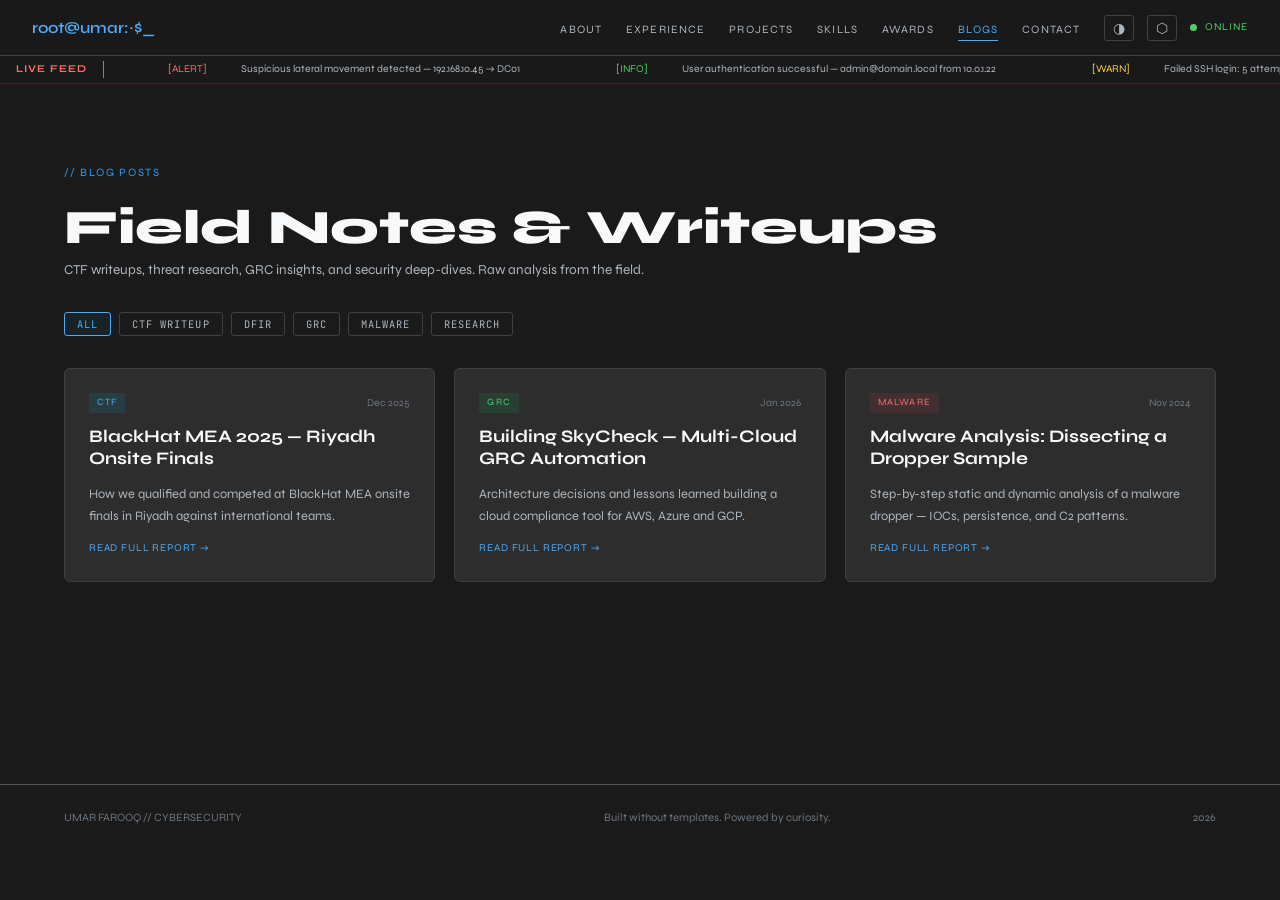
==== commit 801b0bc8: "modified" ====
--- a/blog.html
+++ b/blog.html
@@ -1,22 +1,31 @@
 <!DOCTYPE html>
 <html lang="en" data-theme="dark">
+
 <head>
-  <meta charset="UTF-8"/>
-  <meta name="viewport" content="width=device-width, initial-scale=1.0"/>
+  <meta charset="UTF-8" />
+  <meta name="viewport" content="width=device-width, initial-scale=1.0" />
   <title>Blogs // Umar Farooq</title>
-  <link rel="stylesheet" href="style.css"/>
+  <link rel="stylesheet" href="style.css" />
   <link rel="preconnect" href="https://fonts.googleapis.com">
-  <link href="https://fonts.googleapis.com/css2?family=JetBrains+Mono:wght@300;400;500;700&family=Syne:wght@400;600;700;800&display=swap" rel="stylesheet">
+  <link
+    href="https://fonts.googleapis.com/css2?family=JetBrains+Mono:wght@300;400;500;700&family=Syne:wght@400;600;700;800&display=swap"
+    rel="stylesheet">
 </head>
+
 <body>
 
   <!-- LOGIN MODAL (same as index) -->
   <div class="login-overlay" id="loginOverlay" style="display:none">
     <div class="login-modal">
-      <div class="login-header"><div class="login-logo">⬡</div><h2>ADMIN ACCESS</h2><p>Authenticated admin shell</p></div>
+      <div class="login-header">
+        <div class="login-logo">⬡</div>
+        <h2>ADMIN ACCESS</h2>
+        <p>Authenticated admin shell</p>
+      </div>
       <div class="login-form">
-        <div class="lf-field"><label>USERNAME</label><input type="text" value="umar" readonly class="lf-input"/></div>
-        <div class="lf-field"><label>PASSWORD</label><input type="password" id="loginPass" class="lf-input" placeholder="Enter password" autocomplete="current-password"/></div>
+        <div class="lf-field"><label>USERNAME</label><input type="text" value="umar" readonly class="lf-input" /></div>
+        <div class="lf-field"><label>PASSWORD</label><input type="password" id="loginPass" class="lf-input"
+            placeholder="Enter password" autocomplete="current-password" /></div>
         <div class="lf-error" id="loginError" style="display:none">ACCESS DENIED — Invalid credentials</div>
         <button class="btn-primary lf-submit" onclick="doLogin()">AUTHENTICATE</button>
         <button class="btn-secondary lf-cancel" onclick="closeLoginModal()">CANCEL</button>
@@ -36,8 +45,8 @@
     <div class="ad-tab-content active" id="tab-blog">
       <h3 class="ad-section-title">Manage Blog Reports</h3>
       <div class="np-form">
-        <input type="hidden" id="editPostId"/>
-        <input type="text" id="npTitle" placeholder="Report Title" class="np-input"/>
+        <input type="hidden" id="editPostId" />
+        <input type="text" id="npTitle" placeholder="Report Title" class="np-input" />
         <div class="np-row">
           <select id="npCategory" class="np-input">
             <option value="ctf">CTF WRITEUP</option>
@@ -46,10 +55,11 @@
             <option value="malware">MALWARE</option>
             <option value="research">RESEARCH</option>
           </select>
-          <input type="text" id="npDate" placeholder="Date" class="np-input"/>
+          <input type="text" id="npDate" placeholder="Date" class="np-input" />
         </div>
-        <input type="text" id="npExcerpt" placeholder="Short description" class="np-input"/>
-        <textarea id="npContent" placeholder="Content: **bold**, `code`, ## heading, - list" class="np-textarea" rows="10"></textarea>
+        <input type="text" id="npExcerpt" placeholder="Short description" class="np-input" />
+        <textarea id="npContent" placeholder="Content: **bold**, `code`, ## heading, - list" class="np-textarea"
+          rows="10"></textarea>
         <div class="np-actions">
           <button class="btn-primary" onclick="publishPost()">PUBLISH</button>
           <button class="btn-secondary" onclick="clearPostForm()">CLEAR</button>
@@ -61,11 +71,12 @@
 
   <!-- NAV -->
   <nav id="navbar">
-    <div class="nav-brand"><a href="index.html" style="text-decoration:none"><span class="nav-prompt">root@umar:~$</span><span class="nav-cursor">_</span></a></div>
+    <div class="nav-brand"><a href="index.html" style="text-decoration:none"><span
+          class="nav-prompt">root@umar:~$</span><span class="nav-cursor">_</span></a></div>
     <ul class="nav-links" id="navLinks">
       <li><a href="index.html#about">ABOUT</a></li>
-      <li><a href="index.html#experience">TIMELINE</a></li>
-      <li><a href="index.html#projects">CASES</a></li>
+      <li><a href="index.html#experience">EXPERIENCE</a></li>
+      <li><a href="index.html#projects">PROJECTS</a></li>
       <li><a href="index.html#skills">SKILLS</a></li>
       <li><a href="index.html#achievements">AWARDS</a></li>
       <li><a href="blog.html" class="nav-active">BLOGS</a></li>
@@ -93,7 +104,8 @@
       <div class="blog-page-header">
         <div class="section-label">// BLOG POSTS</div>
         <h1 class="blog-page-title">Field Notes &amp; Writeups</h1>
-        <p class="section-desc">CTF writeups, threat research, GRC insights, and security deep-dives. Raw analysis from the field.</p>
+        <p class="section-desc">CTF writeups, threat research, GRC insights, and security deep-dives. Raw analysis from
+          the field.</p>
       </div>
       <div class="blog-filter-bar">
         <button class="blog-filter active" data-filter="all" onclick="filterBlog('all', this)">ALL</button>
@@ -142,4 +154,5 @@
   <script src="script.js"></script>
   <script src="blog.js"></script>
 </body>
-</html>
+
+</html>
--- a/style.css
+++ b/style.css
@@ -203,6 +203,14 @@
 .cat-tag{font-size:.6rem;letter-spacing:.08em;padding:2px 8px;border-radius:2px}
 .cat-tag.cloud{background:rgba(0,200,255,.1);color:var(--accent);border:1px solid var(--accent-dim)}
 .cat-tag.offense{background:rgba(255,71,87,.1);color:var(--red);border:1px solid var(--red-dim)}
+.cat-tag.blue-team{background:rgba(0,200,255,.08);color:var(--accent);border:1px solid var(--accent-dim)}
+.cat-tag.grc{background:rgba(0,230,118,.1);color:var(--green);border:1px solid var(--green-dim)}
+.cat-tag.dfir{background:rgba(255,171,64,.1);color:var(--amber);border:1px solid var(--amber-dim)}
+.cat-tag.ctf{background:rgba(200,146,234,.1);color:#c792ea;border:1px solid #c792ea60}
+.cat-tag.dev{background:rgba(128,128,128,.1);color:var(--text-dim);border:1px solid var(--border)}
+.btn-outline-sm{display:inline-flex;align-items:center;padding:.4rem 1rem;background:transparent;color:var(--accent);font-family:'JetBrains Mono',monospace;font-size:.68rem;font-weight:600;letter-spacing:.08em;border:1px solid var(--accent-dim);border-radius:3px;cursor:pointer;transition:all .2s;text-decoration:none}
+.btn-outline-sm:hover{background:rgba(0,200,255,.08);border-color:var(--accent)}
+
 .sev{font-size:.65rem;letter-spacing:.08em;padding:2px 8px;border-radius:2px;font-weight:700}
 .sev.critical{background:rgba(255,71,87,.15);color:var(--red)}
 .sev.high{background:rgba(255,171,64,.15);color:var(--amber)}
